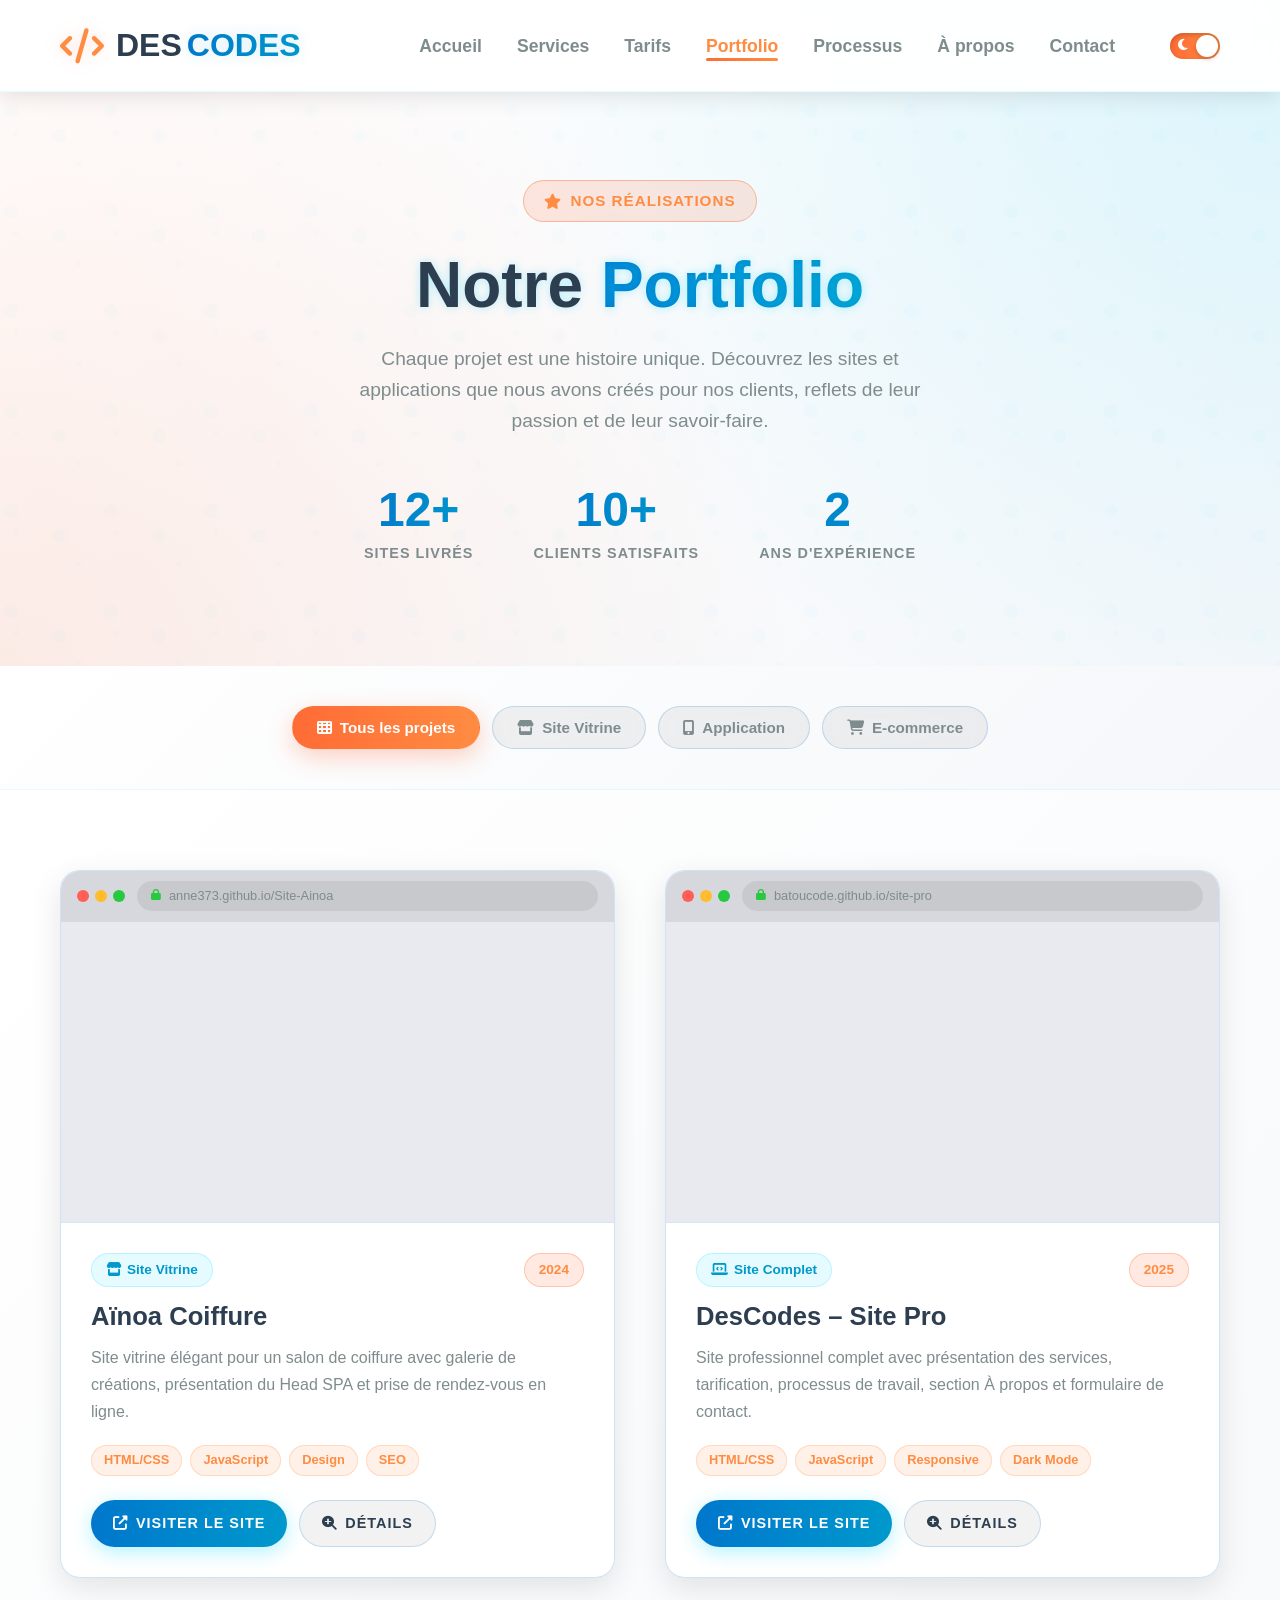
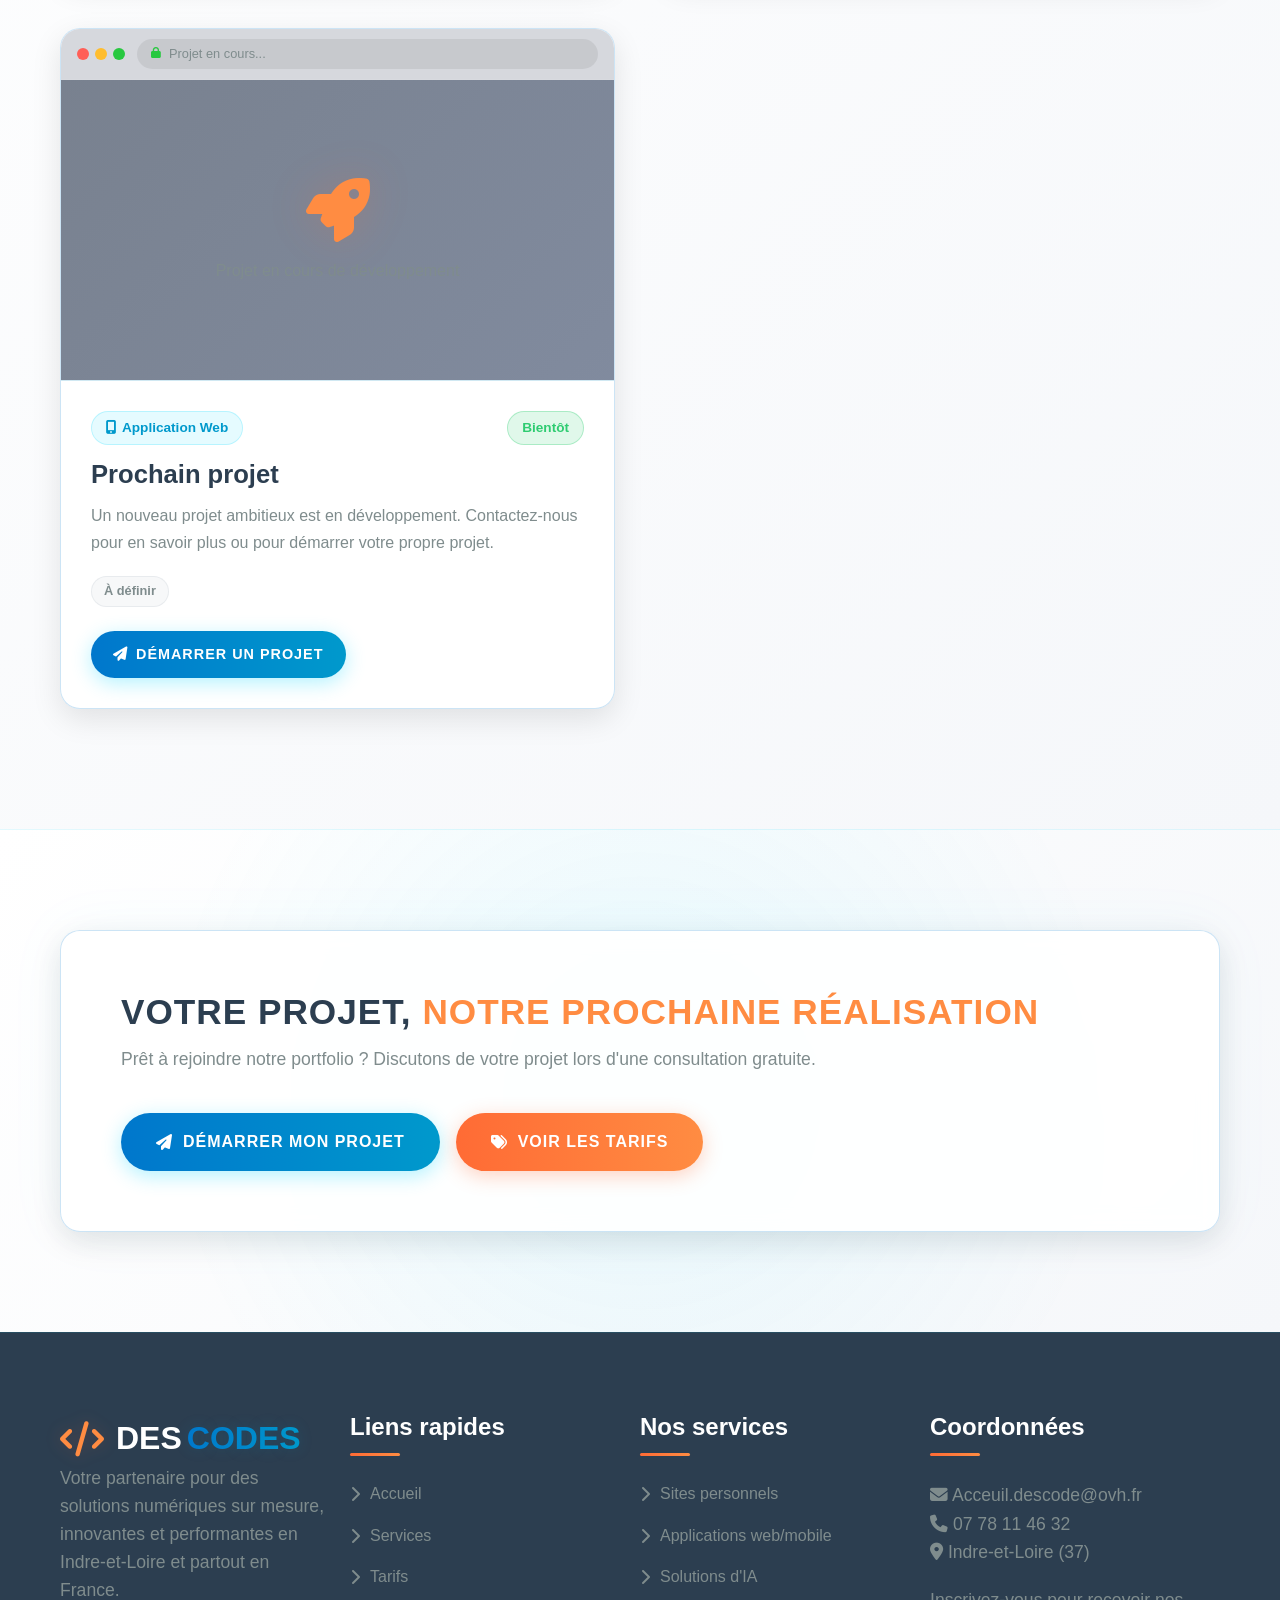
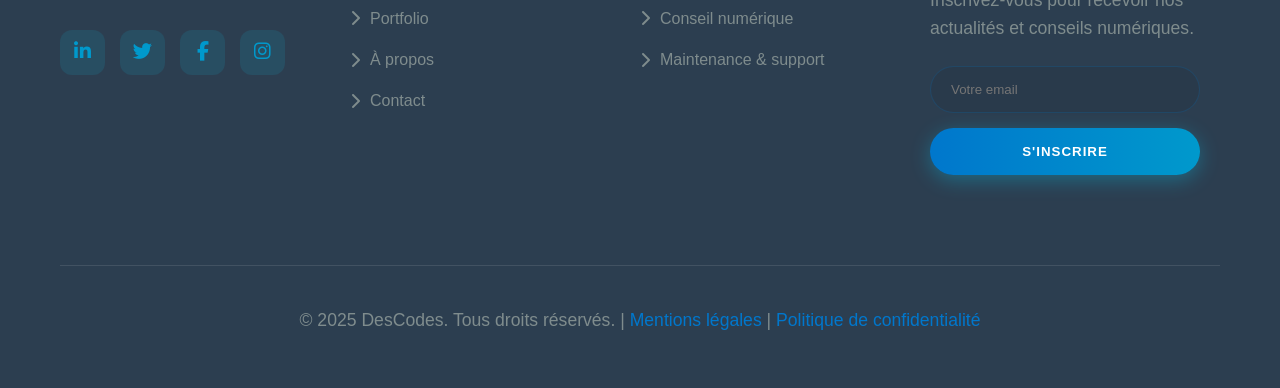
==== pages_html/portfolio.html @ 72b72df3 "Portofolio" ====
<!DOCTYPE html>
<html lang="fr">

<head>
    <meta charset="UTF-8">
    <meta name="viewport" content="width=device-width, initial-scale=1.0">
    <title>Portfolio | DesCodes - Nos Réalisations</title>
    <meta name="description" content="Découvrez les réalisations de DesCodes : sites vitrines, applications web et solutions numériques créés pour nos clients.">
    <link rel="stylesheet" href="https://cdnjs.cloudflare.com/ajax/libs/font-awesome/6.4.0/css/all.min.css">
    <link rel="stylesheet" href="../css/style.css">
    <link rel="stylesheet" href="../css/portfolio.css">
    <script>
        (function () {
            const savedTheme = localStorage.getItem('theme') || (window.matchMedia('(prefers-color-scheme: light)').matches ? 'light' : 'dark');
            document.documentElement.setAttribute('data-theme', savedTheme);
        })();
    </script>
</head>

<body>
    <!-- Header avec navigation -->
    <header>
        <div class="container header-container">
            <a href="../index.html" class="logo">
                <i class="fas fa-code"></i>
                Des<span>Codes</span>
            </a>
            <nav class="desktop-nav">
                <ul id="navMenu">
                    <li><a href="../index.html#home">Accueil</a></li>
                    <li><a href="../index.html#services">Services</a></li>
                    <li><a href="tarifs.html">Tarifs</a></li>
                    <li><a href="portfolio.html" class="active">Portfolio</a></li>
                    <li><a href="../index.html#process">Processus</a></li>
                    <li><a href="../index.html#about">À propos</a></li>
                    <li><a href="../index.html#contact">Contact</a></li>
                    <li class="desktop-theme">
                        <div class="theme-toggle">
                            <input type="checkbox" id="themeToggle">
                            <label for="themeToggle" class="toggle-slider">
                                <div class="toggle-icons">
                                    <i class="fas fa-moon"></i>
                                    <i class="fas fa-sun"></i>
                                </div>
                            </label>
                        </div>
                    </li>
                </ul>
            </nav>
            <div class="mobile-menu">
                <div class="theme-toggle desktop-theme">
                    <input type="checkbox" id="mobileThemeToggle">
                    <label for="mobileThemeToggle" class="toggle-slider">
                        <div class="toggle-icons">
                            <i class="fas fa-moon"></i>
                            <i class="fas fa-sun"></i>
                        </div>
                    </label>
                </div>
                <div class="mobile-menu-btn" id="mobileMenuBtn">
                    <i class="fas fa-bars"></i>
                </div>
            </div>
        </div>
    </header>

    <!-- Menu mobile -->
    <div class="mobile-nav" id="mobileNav">
        <button class="close-menu" id="closeMenu">
            <i class="fas fa-times"></i>
        </button>
        <ul>
            <li><a href="../index.html#home">Accueil</a></li>
            <li><a href="../index.html#services">Services</a></li>
            <li><a href="tarifs.html">Tarifs</a></li>
            <li><a href="portfolio.html">Portfolio</a></li>
            <li><a href="../index.html#process">Processus</a></li>
            <li><a href="../index.html#about">À propos</a></li>
            <li><a href="../index.html#contact">Contact</a></li>
        </ul>
        <div class="mobile-theme-toggle">
            <span>Thème</span>
            <div class="theme-toggle">
                <input type="checkbox" id="mobileNavThemeToggle">
                <label for="mobileNavThemeToggle" class="toggle-slider">
                    <div class="toggle-icons">
                        <i class="fas fa-moon"></i>
                        <i class="fas fa-sun"></i>
                    </div>
                </label>
            </div>
        </div>
    </div>

    <!-- Hero Portfolio -->
    <section class="portfolio-hero">
        <div class="portfolio-hero-bg"></div>
        <div class="container">
            <div class="portfolio-hero-content">
                <div class="portfolio-badge">
                    <i class="fas fa-star"></i> Nos Réalisations
                </div>
                <h1>Notre <span>Portfolio</span></h1>
                <p>Chaque projet est une histoire unique. Découvrez les sites et applications que nous avons créés pour nos clients, reflets de leur passion et de leur savoir‑faire.</p>
                <div class="portfolio-stats">
                    <div class="stat-item">
                        <span class="stat-number" id="counterSites">0</span>
                        <span class="stat-label">Sites livrés</span>
                    </div>
                    <div class="stat-item">
                        <span class="stat-number" id="counterClients">0</span>
                        <span class="stat-label">Clients satisfaits</span>
                    </div>
                    <div class="stat-item">
                        <span class="stat-number" id="counterYears">0</span>
                        <span class="stat-label">Ans d'expérience</span>
                    </div>
                </div>
            </div>
        </div>
    </section>

    <!-- Filtres -->
    <section class="portfolio-filters-section">
        <div class="container">
            <div class="filter-tabs" id="filterTabs">
                <button class="filter-btn active" data-filter="all">
                    <i class="fas fa-th"></i> Tous les projets
                </button>
                <button class="filter-btn" data-filter="vitrine">
                    <i class="fas fa-store"></i> Site Vitrine
                </button>
                <button class="filter-btn" data-filter="app">
                    <i class="fas fa-mobile-alt"></i> Application
                </button>
                <button class="filter-btn" data-filter="ecommerce">
                    <i class="fas fa-shopping-cart"></i> E-commerce
                </button>
            </div>
        </div>
    </section>

    <!-- Galerie des projets -->
    <section class="portfolio-gallery">
        <div class="container">
            <div class="projects-grid" id="projectsGrid">

                <!-- Projet 1 : Ainoa Coiffure -->
                <article class="project-card" data-category="vitrine" id="card-ainoa">
                    <div class="project-preview">
                        <div class="preview-browser">
                            <div class="browser-bar">
                                <div class="browser-dots">
                                    <span class="dot dot-red"></span>
                                    <span class="dot dot-yellow"></span>
                                    <span class="dot dot-green"></span>
                                </div>
                                <div class="browser-url">
                                    <i class="fas fa-lock"></i>
                                    <span>anne373.github.io/Site-Ainoa</span>
                                </div>
                            </div>
                            <div class="preview-iframe-wrapper">
                                <iframe
                                    src="https://anne373.github.io/Site-Ainoa/"
                                    title="Ainoa Coiffure – Site vitrine"
                                    loading="lazy"
                                    sandbox="allow-scripts allow-same-origin allow-popups"
                                    scrolling="no">
                                </iframe>
                                <div class="preview-overlay" onclick="openModal('ainoa')">
                                    <div class="overlay-btn">
                                        <i class="fas fa-expand"></i> Voir le projet
                                    </div>
                                </div>
                            </div>
                        </div>
                    </div>

                    <div class="project-info">
                        <div class="project-header">
                            <div class="project-type">
                                <i class="fas fa-store"></i> Site Vitrine
                            </div>
                            <div class="project-year">2024</div>
                        </div>
                        <h3>Aïnoa Coiffure</h3>
                        <p>Site vitrine élégant pour un salon de coiffure avec galerie de créations, présentation du Head SPA et prise de rendez-vous en ligne.</p>
                        <div class="project-tags">
                            <span class="tag">HTML/CSS</span>
                            <span class="tag">JavaScript</span>
                            <span class="tag">Design</span>
                            <span class="tag">SEO</span>
                        </div>
                        <div class="project-actions">
                            <a href="https://anne373.github.io/Site-Ainoa/" target="_blank" rel="noopener" class="btn btn-neon project-link">
                                <i class="fas fa-external-link-alt"></i> Visiter le site
                            </a>
                            <button class="btn project-detail-btn" onclick="openModal('ainoa')">
                                <i class="fas fa-search-plus"></i> Détails
                            </button>
                        </div>
                    </div>
                </article>

                <!-- Projet 2 : DesCodes Site Pro -->
                <article class="project-card" data-category="vitrine" id="card-descodes">
                    <div class="project-preview">
                        <div class="preview-browser">
                            <div class="browser-bar">
                                <div class="browser-dots">
                                    <span class="dot dot-red"></span>
                                    <span class="dot dot-yellow"></span>
                                    <span class="dot dot-green"></span>
                                </div>
                                <div class="browser-url">
                                    <i class="fas fa-lock"></i>
                                    <span>batoucode.github.io/site-pro</span>
                                </div>
                            </div>
                            <div class="preview-iframe-wrapper">
                                <iframe
                                    src="https://batoucode.github.io/site-pro/index.html"
                                    title="DesCodes – Site Pro"
                                    loading="lazy"
                                    sandbox="allow-scripts allow-same-origin allow-popups"
                                    scrolling="no">
                                </iframe>
                                <div class="preview-overlay" onclick="openModal('descodes')">
                                    <div class="overlay-btn">
                                        <i class="fas fa-expand"></i> Voir le projet
                                    </div>
                                </div>
                            </div>
                        </div>
                    </div>

                    <div class="project-info">
                        <div class="project-header">
                            <div class="project-type">
                                <i class="fas fa-laptop-code"></i> Site Complet
                            </div>
                            <div class="project-year">2025</div>
                        </div>
                        <h3>DesCodes – Site Pro</h3>
                        <p>Site professionnel complet avec présentation des services, tarification, processus de travail, section À propos et formulaire de contact.</p>
                        <div class="project-tags">
                            <span class="tag">HTML/CSS</span>
                            <span class="tag">JavaScript</span>
                            <span class="tag">Responsive</span>
                            <span class="tag">Dark Mode</span>
                        </div>
                        <div class="project-actions">
                            <a href="https://batoucode.github.io/site-pro/index.html" target="_blank" rel="noopener" class="btn btn-neon project-link">
                                <i class="fas fa-external-link-alt"></i> Visiter le site
                            </a>
                            <button class="btn project-detail-btn" onclick="openModal('descodes')">
                                <i class="fas fa-search-plus"></i> Détails
                            </button>
                        </div>
                    </div>
                </article>

                <!-- Projet placeholder "à venir" -->
                <article class="project-card project-coming-soon" data-category="app" id="card-soon">
                    <div class="project-preview">
                        <div class="preview-browser">
                            <div class="browser-bar">
                                <div class="browser-dots">
                                    <span class="dot dot-red"></span>
                                    <span class="dot dot-yellow"></span>
                                    <span class="dot dot-green"></span>
                                </div>
                                <div class="browser-url">
                                    <i class="fas fa-lock"></i>
                                    <span>Projet en cours...</span>
                                </div>
                            </div>
                            <div class="preview-iframe-wrapper coming-soon-preview">
                                <div class="coming-soon-content">
                                    <i class="fas fa-rocket coming-soon-icon"></i>
                                    <p>Projet en cours de développement</p>
                                </div>
                            </div>
                        </div>
                    </div>
                    <div class="project-info">
                        <div class="project-header">
                            <div class="project-type">
                                <i class="fas fa-mobile-alt"></i> Application Web
                            </div>
                            <div class="project-year badge-soon">Bientôt</div>
                        </div>
                        <h3>Prochain projet</h3>
                        <p>Un nouveau projet ambitieux est en développement. Contactez-nous pour en savoir plus ou pour démarrer votre propre projet.</p>
                        <div class="project-tags">
                            <span class="tag tag-dim">À définir</span>
                        </div>
                        <div class="project-actions">
                            <a href="../index.html#contact" class="btn btn-neon project-link">
                                <i class="fas fa-paper-plane"></i> Démarrer un projet
                            </a>
                        </div>
                    </div>
                </article>

            </div>
        </div>
    </section>

    <!-- CTA Banner -->
    <section class="portfolio-cta">
        <div class="container">
            <div class="cta-content">
                <div class="cta-text">
                    <h2>Votre projet, <span class="highlight">notre prochaine réalisation</span></h2>
                    <p>Prêt à rejoindre notre portfolio ? Discutons de votre projet lors d'une consultation gratuite.</p>
                </div>
                <div class="cta-buttons">
                    <a href="../index.html#contact" class="btn btn-neon">
                        <i class="fas fa-paper-plane"></i> Démarrer mon projet
                    </a>
                    <a href="tarifs.html" class="btn">
                        <i class="fas fa-tags"></i> Voir les tarifs
                    </a>
                </div>
            </div>
        </div>
    </section>

    <!-- Modal Projet -->
    <div class="project-modal" id="projectModal">
        <div class="modal-overlay" onclick="closeModal()"></div>
        <div class="modal-content">
            <button class="modal-close" id="modalClose" onclick="closeModal()">
                <i class="fas fa-times"></i>
            </button>
            <div class="modal-body" id="modalBody">
                <!-- Contenu dynamique injecté par JS -->
            </div>
        </div>
    </div>

    <!-- Footer -->
    <footer>
        <div class="container">
            <div class="footer-container">
                <div class="footer-col">
                    <div class="logo">
                        <i class="fas fa-code"></i>
                        Des<span>Codes</span>
                    </div>
                    <p>Votre partenaire pour des solutions numériques sur mesure, innovantes et performantes en
                        Indre-et-Loire et partout en France.</p>
                    <div class="social-links">
                        <a href="#" title="LinkedIn"><i class="fab fa-linkedin-in"></i></a>
                        <a href="#" title="Twitter"><i class="fab fa-twitter"></i></a>
                        <a href="#" title="Facebook"><i class="fab fa-facebook-f"></i></a>
                        <a href="#" title="Instagram"><i class="fab fa-instagram"></i></a>
                    </div>
                </div>
                <div class="footer-col">
                    <h3>Liens rapides</h3>
                    <ul class="footer-links">
                        <li><a href="../index.html#home"><i class="fas fa-chevron-right"></i> Accueil</a></li>
                        <li><a href="../index.html#services"><i class="fas fa-chevron-right"></i> Services</a></li>
                        <li><a href="tarifs.html"><i class="fas fa-chevron-right"></i> Tarifs</a></li>
                        <li><a href="portfolio.html"><i class="fas fa-chevron-right"></i> Portfolio</a></li>
                        <li><a href="../index.html#about"><i class="fas fa-chevron-right"></i> À propos</a></li>
                        <li><a href="../index.html#contact"><i class="fas fa-chevron-right"></i> Contact</a></li>
                    </ul>
                </div>
                <div class="footer-col">
                    <h3>Nos services</h3>
                    <ul class="footer-links">
                        <li><a href="../index.html#services"><i class="fas fa-chevron-right"></i> Sites personnels</a></li>
                        <li><a href="../index.html#services"><i class="fas fa-chevron-right"></i> Applications web/mobile</a></li>
                        <li><a href="../index.html#services"><i class="fas fa-chevron-right"></i> Solutions d'IA</a></li>
                        <li><a href="../index.html#services"><i class="fas fa-chevron-right"></i> Conseil numérique</a></li>
                        <li><a href="../index.html#services"><i class="fas fa-chevron-right"></i> Maintenance & support</a></li>
                    </ul>
                </div>
                <div class="footer-col">
                    <h3>Coordonnées</h3>
                    <div class="contact-detail">
                        <p><i class="fas fa-envelope"></i> Acceuil.descode@ovh.fr</p>
                        <p><i class="fas fa-phone"></i> 07 78 11 46 32</p>
                        <p><i class="fas fa-map-marker-alt"></i> Indre-et-Loire (37)</p>
                    </div>
                    <div class="newsletter-form">
                        <p>Inscrivez-vous pour recevoir nos actualités et conseils numériques.</p>
                        <input type="email" class="newsletter-input" placeholder="Votre email">
                        <button type="submit" class="btn btn-neon" style="width: 100%;">S'inscrire</button>
                    </div>
                </div>
            </div>
            <div class="copyright">
                <p>&copy; 2025 DesCodes. Tous droits réservés. | <a href="#">Mentions légales</a> | <a
                        href="#">Politique de confidentialité</a></p>
            </div>
        </div>
    </footer>

    <script src="../js/script.js"></script>
    <script src="../js/portfolio.js"></script>
</body>

</html>
---- css/style.css ----
/* Variables de thème */
:root {
    /* Variables communes */
    --transition: all 0.3s ease;
    --shadow: 0 10px 30px rgba(0, 0, 0, 0.1);
    --radius: 20px;

    /* Thème sombre (par défaut) */
    --primary: #0a192f;
    --secondary: #00d4ff;
    --accent: #ff6b35;
    --accent-glow: rgba(255, 107, 53, 0.3);
    --neon-blue: #00f3ff;
    --neon-blue-glow: rgba(0, 243, 255, 0.4);
    --neon-orange: #ff8c42;
    --neon-orange-glow: rgba(255, 140, 66, 0.4);
    --light: #f8f9fa;
    --dark: #0a1520;
    --success: #2ecc71;
    --text: #ffffff;
    --text-light: #b0b7c3;
    --card-bg: rgba(15, 25, 45, 0.8);
    --gradient-primary: linear-gradient(135deg, #0a192f 0%, #1a2c4d 100%);
    --gradient-accent: linear-gradient(90deg, #ff6b35 0%, #ff8c42 100%);
    --gradient-neon: linear-gradient(90deg, #00d4ff 0%, #00f3ff 100%);
    --header-bg: rgba(10, 25, 47, 0.95);
    --footer-bg: #0a1520;
    --form-bg: rgba(255, 255, 255, 0.05);
    --form-border: rgba(0, 212, 255, 0.2);
}

/* Thème clair */
[data-theme="light"] {
    --primary: #ffffff;
    --secondary: #0077cc;
    --accent: #ff6b35;
    --accent-glow: rgba(255, 107, 53, 0.2);
    --neon-blue: #0099cc;
    --neon-blue-glow: rgba(0, 153, 204, 0.2);
    --neon-orange: #ff8c42;
    --neon-orange-glow: rgba(255, 140, 66, 0.2);
    --light: #f8f9fa;
    --dark: #2c3e50;
    --text: #2c3e50;
    --text-light: #7f8c8d;
    --card-bg: rgba(255, 255, 255, 0.9);
    --gradient-primary: linear-gradient(135deg, #ffffff 0%, #f5f7fa 100%);
    --gradient-accent: linear-gradient(90deg, #ff6b35 0%, #ff8c42 100%);
    --gradient-neon: linear-gradient(90deg, #0077cc 0%, #0099cc 100%);
    --header-bg: rgba(255, 255, 255, 0.95);
    --footer-bg: #2c3e50;
    --form-bg: rgba(0, 0, 0, 0.05);
    --form-border: rgba(0, 119, 204, 0.2);
}

/* Reset et styles de base */
* {
    margin: 0;
    padding: 0;
    box-sizing: border-box;
}

html {
    scroll-behavior: smooth;
}

body {
    font-family: 'Segoe UI', Tahoma, Geneva, Verdana, sans-serif;
    line-height: 1.6;
    color: var(--text);
    background: var(--gradient-primary);
    overflow-x: hidden;
    transition: var(--transition);
}

.container {
    width: 100%;
    max-width: 1200px;
    margin: 0 auto;
    padding: 0 20px;
}

/* Typographie */
h1,
h2,
h3,
h4 {
    font-weight: 800;
    line-height: 1.2;
    margin-bottom: 1rem;
}

h1 {
    font-size: 3.8rem;
    color: var(--text);
    text-shadow: 0 0 10px rgba(0, 212, 255, 0.3);
}

h1 span {
    background: var(--gradient-neon);
    -webkit-background-clip: text;
    background-clip: text;
    color: transparent;
    display: inline-block;
}

h2 {
    font-size: 2.8rem;
    color: var(--text);
    text-align: center;
    margin-bottom: 3.5rem;
    position: relative;
    text-transform: uppercase;
    letter-spacing: 1px;
}

h2:after {
    content: '';
    position: absolute;
    bottom: -20px;
    left: 50%;
    transform: translateX(-50%);
    width: 120px;
    height: 5px;
    background: var(--gradient-accent);
    border-radius: 3px;
    box-shadow: 0 0 15px var(--accent-glow);
}

h3 {
    font-size: 1.9rem;
    color: var(--text);
    margin-bottom: 1.2rem;
}

.highlight {
    color: var(--neon-orange);
    font-weight: 700;
}

p {
    margin-bottom: 1.5rem;
    color: var(--text-light);
    font-size: 1.1rem;
    transition: var(--transition);
}

a {
    text-decoration: none;
    color: var(--secondary);
    transition: var(--transition);
}

/* Boutons */
.btn {
    display: inline-block;
    padding: 16px 35px;
    background: var(--gradient-accent);
    color: white;
    border-radius: 50px;
    font-weight: 700;
    border: none;
    cursor: pointer;
    transition: var(--transition);
    text-align: center;
    text-transform: uppercase;
    letter-spacing: 1px;
    position: relative;
    overflow: hidden;
    z-index: 1;
    box-shadow: 0 5px 20px rgba(255, 107, 53, 0.3);
}

.btn:before {
    content: '';
    position: absolute;
    top: 0;
    left: 0;
    width: 100%;
    height: 100%;
    background: var(--gradient-neon);
    z-index: -1;
    opacity: 0;
    transition: var(--transition);
}

.btn:hover {
    transform: translateY(-5px);
    box-shadow: 0 10px 25px rgba(255, 107, 53, 0.4);
}

.btn:hover:before {
    opacity: 1;
}

.btn-neon {
    background: var(--gradient-neon);
    box-shadow: 0 5px 20px rgba(0, 212, 255, 0.3);
}

.btn-neon:hover {
    box-shadow: 0 10px 25px rgba(0, 212, 255, 0.4);
}

.btn-neon:before {
    background: var(--gradient-accent);
}

/* Header et Navigation */
header {
    position: fixed;
    top: 0;
    left: 0;
    width: 100%;
    z-index: 1000;
    background-color: var(--header-bg);
    backdrop-filter: blur(10px);
    box-shadow: 0 5px 20px rgba(0, 0, 0, 0.1);
    padding: 20px 0;
    transition: var(--transition);
    border-bottom: 1px solid rgba(0, 212, 255, 0.1);
}

.header-container {
    display: flex;
    justify-content: space-between;
    align-items: center;
}

.logo {
    font-size: 2rem;
    font-weight: 900;
    color: var(--text);
    display: flex;
    align-items: center;
    text-transform: uppercase;
    transition: var(--transition);
}

.logo span {
    background: var(--gradient-neon);
    -webkit-background-clip: text;
    background-clip: text;
    color: transparent;
    margin-left: 5px;
    text-shadow: 0 0 15px var(--neon-blue-glow);
}

.logo i {
    margin-right: 12px;
    color: var(--neon-orange);
    font-size: 2.2rem;
    filter: drop-shadow(0 0 8px var(--accent-glow));
}

nav ul {
    display: flex;
    list-style: none;
    align-items: center;
}

nav ul li {
    margin-left: 35px;
}

nav ul li a {
    color: var(--text-light);
    font-weight: 600;
    font-size: 1.1rem;
    position: relative;
    padding: 5px 0;
}

nav ul li a:after {
    content: '';
    position: absolute;
    bottom: 0;
    left: 0;
    width: 0;
    height: 3px;
    background: var(--gradient-accent);
    border-radius: 3px;
    transition: var(--transition);
}

nav ul li a:hover {
    color: var(--text);
}

nav ul li a:hover:after {
    width: 100%;
}

/* Toggle thème */
.theme-toggle {
    display: flex;
    align-items: center;
    margin-left: 20px;
    cursor: pointer;
}

.theme-toggle input {
    display: none;
}

.toggle-slider {
    width: 50px;
    height: 26px;
    background: var(--gradient-accent);
    border-radius: 50px;
    position: relative;
    transition: var(--transition);
    box-shadow: inset 0 2px 5px rgba(0, 0, 0, 0.2);
}

.toggle-slider:before {
    content: '';
    position: absolute;
    width: 22px;
    height: 22px;
    border-radius: 50%;
    background: white;
    top: 2px;
    left: 2px;
    transition: var(--transition);
    box-shadow: 0 2px 5px rgba(0, 0, 0, 0.2);
}

.theme-toggle input:checked+.toggle-slider:before {
    transform: translateX(24px);
}

.toggle-icons {
    position: absolute;
    width: 100%;
    height: 100%;
    display: flex;
    justify-content: space-between;
    align-items: center;
    padding: 0 8px;
    color: white;
    font-size: 0.8rem;
}

.mobile-menu {
    display: none;
    font-size: 1.8rem;
    cursor: pointer;
    color: var(--neon-blue);
    margin-left: 20px;
}

/* Hero Section */
.hero {
    padding: 200px 0 120px;
    background: radial-gradient(circle at top right, rgba(0, 212, 255, 0.1) 0%, transparent 50%),
        radial-gradient(circle at bottom left, rgba(255, 107, 53, 0.1) 0%, transparent 50%),
        var(--gradient-primary);
    position: relative;
    overflow: hidden;
}

.hero:before {
    content: '';
    position: absolute;
    top: 0;
    left: 0;
    width: 100%;
    height: 100%;
    background: url("data:image/svg+xml,%3Csvg width='100' height='100' viewBox='0 0 100 100' xmlns='http://www.w3.org/2000/svg'%3E%3Cpath d='M11 18c3.866 0 7-3.134 7-7s-3.134-7-7-7-7 3.134-7 7 3.134 7 7 7zm48 25c3.866 0 7-3.134 7-7s-3.134-7-7-7-7 3.134-7 7 3.134 7 7 7zm-43-7c1.657 0 3-1.343 3-3s-1.343-3-3-3-3 1.343-3 3 1.343 3 3 3zm63 31c1.657 0 3-1.343 3-3s-1.343-3-3-3-3 1.343-3 3 1.343 3 3 3zM34 90c1.657 0 3-1.343 3-3s-1.343-3-3-3-3 1.343-3 3 1.343 3 3 3zm56-76c1.657 0 3-1.343 3-3s-1.343-3-3-3-3 1.343-3 3 1.343 3 3 3zM12 86c2.21 0 4-1.79 4-4s-1.79-4-4-4-4 1.79-4 4 1.79 4 4 4zm28-65c2.21 0 4-1.79 4-4s-1.79-4-4-4-4 1.79-4 4 1.79 4 4 4zm23-11c2.76 0 5-2.24 5-5s-2.24-5-5-5-5 2.24-5 5 2.24 5 5 5zm-6 60c2.21 0 4-1.79 4-4s-1.79-4-4-4-4 1.79-4 4 1.79 4 4 4zm29 22c2.76 0 5-2.24 5-5s-2.24-5-5-5-5 2.24-5 5 2.24 5 5 5zM32 63c2.76 0 5-2.24 5-5s-2.24-5-5-5-5 2.24-5 5 2.24 5 5 5zm57-13c2.76 0 5-2.24 5-5s-2.24-5-5-5-5 2.24-5 5 2.24 5 5 5zm-9-21c1.105 0 2-.895 2-2s-.895-2-2-2-2 .895-2 2 .895 2 2 2zM60 91c1.105 0 2-.895 2-2s-.895-2-2-2-2 .895-2 2 .895 2 2 2zM35 41c1.105 0 2-.895 2-2s-.895-2-2-2-2 .895-2 2 .895 2 2 2zM12 60c1.105 0 2-.895 2-2s-.895-2-2-2-2 .895-2 2 .895 2 2 2z' fill='%2300d4ff' fill-opacity='0.05' fill-rule='evenodd'/%3E%3C/svg%3E");
    opacity: 0.5;
}

.hero-container {
    display: flex;
    align-items: center;
    justify-content: space-between;
    position: relative;
    z-index: 1;
}

.hero-content {
    flex: 1;
    max-width: 650px;
}

.hero h1 {
    margin-bottom: 25px;
    line-height: 1.1;
}

.hero p {
    font-size: 1.3rem;
    margin-bottom: 40px;
    color: var(--text-light);
    line-height: 1.7;
}

.hero-highlight {
    color: var(--neon-orange);
    font-weight: 700;
    text-shadow: 0 0 10px var(--accent-glow);
}

.hero-buttons {
    display: flex;
    gap: 20px;
    flex-wrap: wrap;
}

.hero-visual {
    flex: 1;
    max-width: 500px;
    position: relative;
}

.hero-visual img {
    max-width: 100%;
    border-radius: var(--radius);
    box-shadow: 0 20px 50px rgba(0, 0, 0, 0.2),
        0 0 0 1px rgba(0, 212, 255, 0.1),
        0 0 30px rgba(0, 212, 255, 0.1);
    transform: perspective(1000px) rotateY(-10deg);
    transition: var(--transition);
}

.hero-visual img:hover {
    transform: perspective(1000px) rotateY(0deg);
}

.hero-visual:after {
    content: '';
    position: absolute;
    top: 10%;
    left: -10%;
    width: 120%;
    height: 80%;
    background: var(--gradient-neon);
    opacity: 0.1;
    filter: blur(40px);
    z-index: -1;
    border-radius: 50%;
}

/* Services Section */
.services {
    padding: 120px 0;
    position: relative;
    background: rgba(10, 25, 47, 0.05);
    transition: var(--transition);
}

[data-theme="light"] .services {
    background: rgba(0, 119, 204, 0.05);
}

.services-grid {
    display: grid;
    grid-template-columns: repeat(auto-fit, minmax(320px, 1fr));
    gap: 40px;
    margin-top: 40px;
    position: relative;
    z-index: 1;
}

.service-card {
    background: var(--card-bg);
    border-radius: var(--radius);
    padding: 45px 35px;
    box-shadow: var(--shadow);
    transition: var(--transition);
    text-align: center;
    border: 1px solid var(--form-border);
    position: relative;
    overflow: hidden;
    backdrop-filter: blur(10px);
}

.service-card:before {
    content: '';
    position: absolute;
    top: 0;
    left: 0;
    width: 100%;
    height: 5px;
    background: var(--gradient-accent);
}

.service-card:hover {
    transform: translateY(-15px);
    box-shadow: 0 25px 50px rgba(0, 0, 0, 0.15),
        0 0 30px var(--neon-blue-glow);
    border-color: var(--neon-blue);
}

.service-icon {
    font-size: 3.5rem;
    margin-bottom: 25px;
    display: inline-block;
    padding: 20px;
    border-radius: 15px;
    background: rgba(0, 212, 255, 0.1);
    color: var(--neon-blue);
    box-shadow: 0 10px 20px rgba(0, 0, 0, 0.1),
        inset 0 0 0 1px rgba(0, 212, 255, 0.2);
}

[data-theme="light"] .service-icon {
    background: rgba(0, 119, 204, 0.1);
    box-shadow: 0 10px 20px rgba(0, 0, 0, 0.05),
        inset 0 0 0 1px rgba(0, 119, 204, 0.2);
}

.service-card h3 {
    margin-bottom: 20px;
    font-size: 1.8rem;
}

.service-card p {
    margin-bottom: 25px;
    font-size: 1.05rem;
}

.service-card a {
    color: var(--neon-blue);
    font-weight: 700;
    display: inline-flex;
    align-items: center;
    gap: 8px;
    position: relative;
}

.service-card a:after {
    content: '';
    position: absolute;
    bottom: -5px;
    left: 0;
    width: 0;
    height: 2px;
    background: var(--gradient-accent);
    transition: var(--transition);
}

.service-card a:hover:after {
    width: 100%;
}

/* Section Processus */
.process {
    padding: 120px 0;
    background: rgba(15, 25, 45, 0.05);
    position: relative;
    transition: var(--transition);
}

[data-theme="light"] .process {
    background: rgba(255, 107, 53, 0.05);
}

.process-steps {
    display: flex;
    justify-content: space-between;
    margin-top: 60px;
    flex-wrap: wrap;
    position: relative;
    z-index: 1;
}

.step {
    flex: 1;
    min-width: 250px;
    text-align: center;
    padding: 25px;
    position: relative;
}

.step-number {
    display: inline-block;
    width: 70px;
    height: 70px;
    line-height: 70px;
    background: var(--gradient-accent);
    color: white;
    border-radius: 50%;
    font-size: 2rem;
    font-weight: 900;
    margin-bottom: 25px;
    box-shadow: 0 10px 20px rgba(255, 107, 53, 0.3);
    position: relative;
    z-index: 1;
}

.step-number:after {
    content: '';
    position: absolute;
    top: -5px;
    left: -5px;
    right: -5px;
    bottom: -5px;
    background: var(--gradient-accent);
    border-radius: 50%;
    z-index: -1;
    opacity: 0.4;
    filter: blur(10px);
}

.step h3 {
    margin-bottom: 20px;
    font-size: 1.6rem;
}

.step p {
    font-size: 1.05rem;
}

/* Section À Propos */
.about {
    padding: 120px 0;
    position: relative;
    background: rgba(10, 25, 47, 0.05);
    transition: var(--transition);
}

[data-theme="light"] .about {
    background: rgba(255, 140, 66, 0.05);
}

.about-container {
    display: flex;
    align-items: center;
    gap: 60px;
    position: relative;
    z-index: 1;
}

.about-content {
    flex: 1;
}

.about-visual {
    flex: 1;
    position: relative;
}

.about-visual img {
    width: 100%;
    border-radius: var(--radius);
    box-shadow: 0 20px 50px rgba(0, 0, 0, 0.2),
        0 0 0 1px rgba(0, 212, 255, 0.1),
        0 0 30px rgba(255, 107, 53, 0.1);
    transition: var(--transition);
}

.about-visual img:hover {
    transform: scale(1.02);
}

.about-visual:after {
    content: '';
    position: absolute;
    top: 10%;
    right: -10%;
    width: 120%;
    height: 80%;
    background: var(--gradient-accent);
    opacity: 0.1;
    filter: blur(40px);
    z-index: -1;
    border-radius: 50%;
}

/* Section Contact */
.contact {
    padding: 120px 0;
    background: rgba(15, 25, 45, 0.1);
    position: relative;
    transition: var(--transition);
}

[data-theme="light"] .contact {
    background: rgba(0, 119, 204, 0.05);
}

.contact-container {
    display: flex;
    gap: 60px;
    flex-wrap: wrap;
    position: relative;
    z-index: 1;
}

.contact-info {
    flex: 1;
    min-width: 300px;
}

.contact-form {
    flex: 1;
    min-width: 300px;
}

.contact-info-item {
    display: flex;
    align-items: center;
    margin-bottom: 30px;
    padding: 20px;
    background: var(--form-bg);
    border-radius: 15px;
    border-left: 4px solid var(--neon-orange);
    transition: var(--transition);
}

.contact-info-item:hover {
    background: rgba(255, 255, 255, 0.1);
    transform: translateX(10px);
}

[data-theme="light"] .contact-info-item:hover {
    background: rgba(0, 0, 0, 0.05);
}

.contact-info-icon {
    width: 60px;
    height: 60px;
    background: rgba(0, 212, 255, 0.1);
    border-radius: 15px;
    display: flex;
    align-items: center;
    justify-content: center;
    margin-right: 20px;
    font-size: 1.5rem;
    color: var(--neon-blue);
    box-shadow: 0 10px 20px rgba(0, 0, 0, 0.1);
}

[data-theme="light"] .contact-info-icon {
    background: rgba(0, 119, 204, 0.1);
}

.contact-detail {
    display: flex;
    flex-direction: column;
}

.contact-detail h4 {
    color: var(--neon-orange);
    font-size: 1.2rem;
    margin-bottom: 5px;
}

.contact-detail p {
    color: var(--text-light);
    margin-bottom: 0;
    font-size: 1.1rem;
}

.form-group {
    margin-bottom: 25px;
}

.form-group label {
    display: block;
    margin-bottom: 10px;
    color: var(--text);
    font-weight: 600;
    font-size: 1.1rem;
}

.form-control {
    width: 100%;
    padding: 18px 20px;
    border-radius: 15px;
    border: 1px solid var(--form-border);
    background: var(--form-bg);
    color: var(--text);
    font-size: 1rem;
    transition: var(--transition);
}

.form-control:focus {
    outline: none;
    background: rgba(255, 255, 255, 0.1);
    border-color: var(--neon-blue);
    box-shadow: 0 0 20px var(--neon-blue-glow);
}

[data-theme="light"] .form-control:focus {
    background: rgba(0, 0, 0, 0.05);
}

/* Footer */
footer {
    background: var(--footer-bg);
    color: white;
    padding: 80px 0 30px;
    position: relative;
    border-top: 1px solid rgba(0, 212, 255, 0.1);
    transition: var(--transition);
}

footer .logo {
    color: #ffffff !important;
}

.footer-container {
    display: flex;
    flex-wrap: wrap;
    justify-content: space-between;
    margin-bottom: 50px;
    position: relative;
    z-index: 1;
}

.footer-col {
    flex: 1;
    min-width: 250px;
    margin-bottom: 40px;
    padding-right: 20px;
}

.footer-col h3 {
    color: white;
    margin-bottom: 25px;
    font-size: 1.5rem;
    position: relative;
    padding-bottom: 15px;
}

.footer-col h3:after {
    content: '';
    position: absolute;
    bottom: 0;
    left: 0;
    width: 50px;
    height: 3px;
    background: var(--gradient-accent);
    border-radius: 3px;
}

.footer-links {
    list-style: none;
}

.footer-links li {
    margin-bottom: 15px;
}

.footer-links a {
    color: var(--text-light);
    display: inline-flex;
    align-items: center;
    gap: 10px;
    transition: var(--transition);
}

.footer-links a:hover {
    color: var(--neon-blue);
    transform: translateX(5px);
}

.social-links {
    display: flex;
    margin-top: 25px;
    gap: 15px;
}

.social-links a {
    display: inline-flex;
    align-items: center;
    justify-content: center;
    width: 45px;
    height: 45px;
    background: rgba(0, 212, 255, 0.1);
    border-radius: 12px;
    color: var(--neon-blue);
    font-size: 1.2rem;
    transition: var(--transition);
}

.social-links a:hover {
    background: var(--gradient-neon);
    color: var(--primary);
    transform: translateY(-5px);
    box-shadow: 0 10px 20px var(--neon-blue-glow);
}

.newsletter-form {
    margin-top: 20px;
}

.newsletter-input {
    width: 100%;
    padding: 15px 20px;
    border-radius: 50px;
    border: 1px solid var(--form-border);
    background: var(--form-bg);
    color: var(--text);
    margin-bottom: 15px;
}

.copyright {
    text-align: center;
    padding-top: 40px;
    border-top: 1px solid rgba(255, 255, 255, 0.1);
    color: var(--text-light);
    font-size: 0.95rem;
    position: relative;
    z-index: 1;
}

/* Menu mobile */
.mobile-nav {
    position: fixed;
    top: 0;
    right: -100%;
    width: 300px;
    height: 100vh;
    background: var(--header-bg);
    backdrop-filter: blur(20px);
    z-index: 2000;
    transition: var(--transition);
    padding: 80px 30px 30px;
    box-shadow: -10px 0 30px rgba(0, 0, 0, 0.2);
    overflow-y: auto;
}

.mobile-nav.active {
    right: 0;
}

.mobile-nav ul {
    list-style: none;
    flex-direction: column;
    align-items: flex-start;
}

.mobile-nav ul li {
    margin: 0 0 25px 0;
    width: 100%;
}

.mobile-nav ul li a {
    font-size: 1.3rem;
    padding: 10px 0;
    display: block;
    width: 100%;
    border-bottom: 1px solid rgba(255, 255, 255, 0.1);
}

[data-theme="light"] .mobile-nav ul li a {
    border-bottom: 1px solid rgba(0, 0, 0, 0.1);
}

.mobile-theme-toggle {
    margin-top: 30px;
    padding-top: 20px;
    border-top: 1px solid rgba(255, 255, 255, 0.1);
    display: flex;
    align-items: center;
    justify-content: space-between;
}

[data-theme="light"] .mobile-theme-toggle {
    border-top: 1px solid rgba(0, 0, 0, 0.1);
}

.mobile-theme-toggle span {
    color: var(--text);
    font-weight: 600;
}

.close-menu {
    position: absolute;
    top: 25px;
    right: 25px;
    font-size: 1.8rem;
    color: var(--neon-blue);
    cursor: pointer;
    background: none;
    border: none;
}

/* Responsive Design */
@media (max-width: 1100px) {
    h1 {
        font-size: 3.2rem;
    }

    h2 {
        font-size: 2.5rem;
    }

    .hero-container,
    .about-container {
        flex-direction: column;
    }

    .hero-content,
    .about-content {
        margin-bottom: 70px;
        text-align: center;
    }

    .hero-buttons {
        justify-content: center;
    }

    .hero-visual,
    .about-visual {
        max-width: 80%;
    }

    .process-steps {
        flex-direction: column;
        align-items: center;
    }

    .step {
        margin-bottom: 50px;
        max-width: 400px;
    }
}

@media (max-width: 1100px) {
    .desktop-nav {
        display: none;
    }

    .mobile-menu {
        display: flex;
        align-items: center;
    }

    /* Masquer le toggle thème du header sur mobile car il est dans le menu latéral */
    .mobile-menu .theme-toggle {
        display: none;
    }

    .mobile-menu-btn {
        display: block;
    }

    .hero {
        padding: 160px 0 80px;
    }

    .services,
    .process,
    .about,
    .contact {
        padding: 80px 0;
    }

    h1 {
        font-size: 2.5rem;
    }

    h2 {
        font-size: 2rem;
    }

    .hero-visual,
    .about-visual {
        max-width: 100%;
    }
}

@media (min-width: 1101px) {
    .mobile-nav {
        display: none;
    }
}

@media (max-width: 576px) {
    h1 {
        font-size: 2.2rem;
    }

    h2 {
        font-size: 1.8rem;
    }

    .btn {
        padding: 14px 30px;
        font-size: 0.9rem;
    }

    .service-card {
        padding: 35px 25px;
    }

    .hero-buttons {
        flex-direction: column;
        align-items: center;
    }

    .hero-buttons .btn {
        width: 100%;
        max-width: 300px;
    }

    .contact-info-item {
        flex-direction: column;
        text-align: center;
    }

    .contact-info-icon {
        margin-right: 0;
        margin-bottom: 15px;
    }

    .mobile-nav {
        width: 100%;
    }
}

/* --- Section Tarifs Professionnelle --- */
.pricing-section {
    padding: 120px 0;
    position: relative;
    background: var(--gradient-primary);
}

.pricing-header {
    text-align: center;
    max-width: 800px;
    margin: 0 auto 60px;
}

.pricing-grid {
    display: grid;
    grid-template-columns: repeat(auto-fit, minmax(320px, 1fr));
    gap: 30px;
    margin-bottom: 80px;
}

.pricing-card {
    background: var(--card-bg);
    border-radius: var(--radius);
    padding: 50px 40px;
    border: 1px solid var(--form-border);
    transition: var(--transition);
    position: relative;
    display: flex;
    flex-direction: column;
    backdrop-filter: blur(15px);
}

.pricing-card:hover {
    transform: translateY(-15px);
    border-color: var(--neon-blue);
    box-shadow: 0 20px 40px rgba(0, 0, 0, 0.2), 0 0 30px var(--neon-blue-glow);
}

.pricing-card.featured {
    border: 2px solid var(--neon-blue);
    box-shadow: 0 10px 30px var(--neon-blue-glow);
    transform: scale(1.05);
    z-index: 2;
}

.pricing-card.featured:hover {
    transform: translateY(-15px) scale(1.05);
}

.badge {
    position: absolute;
    top: 20px;
    right: 20px;
    background: var(--gradient-accent);
    color: white;
    padding: 5px 15px;
    border-radius: 20px;
    font-size: 0.8rem;
    font-weight: 700;
    text-transform: uppercase;
}

.pricing-icon {
    font-size: 3rem;
    color: var(--neon-blue);
    margin-bottom: 25px;
}

.pricing-card h3 {
    font-size: 1.8rem;
    margin-bottom: 10px;
}

.pricing-price {
    font-size: 3rem;
    font-weight: 900;
    margin-bottom: 25px;
    color: var(--text);
    display: flex;
    align-items: baseline;
    gap: 5px;
}

.pricing-price span {
    font-size: 1.2rem;
    font-weight: 600;
    color: var(--text-light);
}

.pricing-features {
    list-style: none;
    margin-bottom: 40px;
    flex-grow: 1;
}

.pricing-features li {
    margin-bottom: 15px;
    display: flex;
    align-items: center;
    gap: 12px;
    color: var(--text-light);
    font-size: 1rem;
}

.pricing-features li i {
    color: var(--success);
    font-size: 1.1rem;
}

.pricing-card .btn {
    width: 100%;
}

/* Grille secondaire pour Visibilité & Annuel */
.pricing-secondary {
    display: grid;
    grid-template-columns: repeat(auto-fit, minmax(450px, 1fr));
    gap: 30px;
    margin-bottom: 80px;
}

.secondary-card {
    background: var(--card-bg);
    border-radius: var(--radius);
    padding: 30px;
    border: 1px solid var(--form-border);
    display: flex;
    gap: 25px;
    align-items: center;
    transition: var(--transition);
}

.secondary-card:hover {
    border-color: var(--neon-orange);
    box-shadow: 0 10px 20px rgba(0, 0, 0, 0.1);
}

.secondary-icon {
    width: 70px;
    height: 70px;
    background: rgba(255, 107, 53, 0.1);
    border-radius: 15px;
    display: flex;
    align-items: center;
    justify-content: center;
    font-size: 2rem;
    color: var(--neon-orange);
    flex-shrink: 0;
}

.secondary-info h4 {
    margin-bottom: 5px;
    font-size: 1.4rem;
}

.secondary-info p {
    margin-bottom: 10px;
    font-size: 0.95rem;
}

.secondary-price {
    font-size: 1.4rem;
    font-weight: 800;
    color: var(--neon-blue);
}

/* Section À la carte */
.a-la-carte {
    background: rgba(0, 212, 255, 0.05);
    border-radius: var(--radius);
    padding: 50px;
    text-align: center;
}

.alc-grid {
    display: grid;
    grid-template-columns: repeat(auto-fit, minmax(250px, 1fr));
    gap: 20px;
    margin-top: 30px;
}

.alc-item {
    background: var(--card-bg);
    padding: 20px;
    border-radius: 15px;
    border: 1px solid var(--form-border);
}

.alc-item h5 {
    font-size: 1.1rem;
    margin-bottom: 5px;
}

.alc-item .price {
    font-weight: 800;
    color: var(--neon-orange);
}

@media (max-width: 768px) {
    .pricing-card.featured {
        transform: scale(1);
    }

    .pricing-card.featured:hover {
        transform: translateY(-10px) scale(1);
    }

    .pricing-secondary {
        grid-template-columns: 1fr;
    }

    .secondary-card {
        flex-direction: column;
        text-align: center;
    }
}
---- css/portfolio.css ----
/* ============================================================
   PORTFOLIO.CSS — Styles spécifiques à la page portfolio
   ============================================================ */

/* ---- Active nav link ---- */
nav ul li a.active {
    color: var(--neon-orange) !important;
}

nav ul li a.active:after {
    width: 100% !important;
    background: var(--gradient-accent) !important;
}

/* ============================================================
   HERO PORTFOLIO
   ============================================================ */
.portfolio-hero {
    padding: 180px 0 100px;
    position: relative;
    overflow: hidden;
    background: radial-gradient(circle at top right, rgba(0, 212, 255, 0.12) 0%, transparent 55%),
        radial-gradient(circle at bottom left, rgba(255, 107, 53, 0.12) 0%, transparent 55%),
        var(--gradient-primary);
    text-align: center;
}

.portfolio-hero-bg {
    position: absolute;
    inset: 0;
    background: url("data:image/svg+xml,%3Csvg width='100' height='100' viewBox='0 0 100 100' xmlns='http://www.w3.org/2000/svg'%3E%3Cpath d='M11 18c3.866 0 7-3.134 7-7s-3.134-7-7-7-7 3.134-7 7 3.134 7 7 7zm48 25c3.866 0 7-3.134 7-7s-3.134-7-7-7-7 3.134-7 7 3.134 7 7 7zm-43-7c1.657 0 3-1.343 3-3s-1.343-3-3-3-3 1.343-3 3 1.343 3 3 3zm63 31c1.657 0 3-1.343 3-3s-1.343-3-3-3-3 1.343-3 3 1.343 3 3 3z' fill='%2300d4ff' fill-opacity='0.04' fill-rule='evenodd'/%3E%3C/svg%3E");
    opacity: 0.5;
    pointer-events: none;
}

.portfolio-hero-content {
    position: relative;
    z-index: 1;
    max-width: 750px;
    margin: 0 auto;
}

.portfolio-badge {
    display: inline-flex;
    align-items: center;
    gap: 8px;
    background: rgba(255, 107, 53, 0.15);
    border: 1px solid rgba(255, 107, 53, 0.4);
    color: var(--neon-orange);
    padding: 8px 20px;
    border-radius: 50px;
    font-size: 0.95rem;
    font-weight: 700;
    margin-bottom: 25px;
    backdrop-filter: blur(10px);
    letter-spacing: 1px;
    text-transform: uppercase;
    animation: fadeInDown 0.7s ease;
}

.portfolio-hero h1 {
    font-size: 4rem;
    margin-bottom: 20px;
    animation: fadeInDown 0.8s ease 0.1s both;
}

.portfolio-hero p {
    font-size: 1.2rem;
    max-width: 620px;
    margin: 0 auto 50px;
    color: var(--text-light);
    animation: fadeInDown 0.8s ease 0.2s both;
}

/* Stats */
.portfolio-stats {
    display: flex;
    justify-content: center;
    gap: 60px;
    flex-wrap: wrap;
    animation: fadeInUp 0.8s ease 0.3s both;
}

.stat-item {
    text-align: center;
}

.stat-number {
    display: block;
    font-size: 3rem;
    font-weight: 900;
    background: var(--gradient-neon);
    -webkit-background-clip: text;
    background-clip: text;
    color: transparent;
    line-height: 1;
    margin-bottom: 6px;
}

.stat-label {
    font-size: 0.9rem;
    color: var(--text-light);
    text-transform: uppercase;
    letter-spacing: 1px;
    font-weight: 600;
}

/* ============================================================
   FILTRES
   ============================================================ */
.portfolio-filters-section {
    padding: 40px 0 10px;
    background: var(--gradient-primary);
    position: sticky;
    top: 75px;
    z-index: 100;
    border-bottom: 1px solid rgba(0, 212, 255, 0.1);
    backdrop-filter: blur(15px);
}

.filter-tabs {
    display: flex;
    justify-content: center;
    gap: 12px;
    flex-wrap: wrap;
    padding-bottom: 30px;
}

.filter-btn {
    display: inline-flex;
    align-items: center;
    gap: 8px;
    padding: 12px 24px;
    background: var(--form-bg);
    border: 1px solid var(--form-border);
    border-radius: 50px;
    color: var(--text-light);
    font-size: 0.95rem;
    font-weight: 600;
    cursor: pointer;
    transition: var(--transition);
    backdrop-filter: blur(10px);
}

.filter-btn:hover {
    border-color: var(--neon-blue);
    color: var(--text);
    transform: translateY(-3px);
    box-shadow: 0 8px 20px rgba(0, 212, 255, 0.15);
}

.filter-btn.active {
    background: var(--gradient-accent);
    border-color: transparent;
    color: white;
    box-shadow: 0 8px 25px rgba(255, 107, 53, 0.3);
}

/* ============================================================
   GALERIE PROJETS
   ============================================================ */
.portfolio-gallery {
    padding: 80px 0 120px;
    background: var(--gradient-primary);
}

.projects-grid {
    display: grid;
    grid-template-columns: repeat(auto-fill, minmax(480px, 1fr));
    gap: 50px;
}

/* ---- Carte projet ---- */
.project-card {
    background: var(--card-bg);
    border-radius: var(--radius);
    border: 1px solid var(--form-border);
    overflow: hidden;
    box-shadow: var(--shadow);
    transition: var(--transition);
    backdrop-filter: blur(10px);
    animation: fadeInUp 0.6s ease both;
}

.project-card:hover {
    transform: translateY(-10px);
    box-shadow: 0 30px 60px rgba(0, 0, 0, 0.2), 0 0 30px var(--neon-blue-glow);
    border-color: var(--neon-blue);
}

/* ---- Prévisualisation navigateur ---- */
.preview-browser {
    background: #1a1a2e;
    border-bottom: 1px solid rgba(0, 212, 255, 0.1);
}

[data-theme="light"] .preview-browser {
    background: #e8eaf0;
}

.browser-bar {
    display: flex;
    align-items: center;
    gap: 12px;
    padding: 10px 16px;
    background: rgba(0, 0, 0, 0.2);
    border-bottom: 1px solid rgba(255, 255, 255, 0.05);
}

[data-theme="light"] .browser-bar {
    background: rgba(0, 0, 0, 0.08);
}

.browser-dots {
    display: flex;
    gap: 6px;
}

.dot {
    width: 12px;
    height: 12px;
    border-radius: 50%;
}
.dot-red    { background: #ff5f57; }
.dot-yellow { background: #ffbd2e; }
.dot-green  { background: #28c840; }

.browser-url {
    flex: 1;
    display: flex;
    align-items: center;
    gap: 8px;
    background: rgba(255, 255, 255, 0.07);
    border-radius: 20px;
    padding: 5px 14px;
    font-size: 0.8rem;
    color: var(--text-light);
    overflow: hidden;
    white-space: nowrap;
}

[data-theme="light"] .browser-url {
    background: rgba(0, 0, 0, 0.07);
}

.browser-url i {
    color: #28c840;
    font-size: 0.7rem;
}

/* ---- Iframe wrapper ---- */
.preview-iframe-wrapper {
    position: relative;
    width: 100%;
    height: 300px;
    overflow: hidden;
}

.preview-iframe-wrapper iframe {
    width: 160%;
    height: 160%;
    transform: scale(0.625);
    transform-origin: top left;
    border: none;
    pointer-events: none;
}

/* Overlay au survol */
.preview-overlay {
    position: absolute;
    inset: 0;
    background: rgba(0, 0, 0, 0.0);
    display: flex;
    align-items: center;
    justify-content: center;
    cursor: pointer;
    transition: background 0.3s ease;
}

.project-card:hover .preview-overlay {
    background: rgba(10, 25, 47, 0.7);
}

.overlay-btn {
    display: inline-flex;
    align-items: center;
    gap: 10px;
    background: var(--gradient-neon);
    color: white;
    padding: 14px 28px;
    border-radius: 50px;
    font-weight: 700;
    font-size: 1rem;
    opacity: 0;
    transform: translateY(15px);
    transition: opacity 0.3s ease, transform 0.3s ease;
    box-shadow: 0 10px 30px rgba(0, 212, 255, 0.4);
}

.project-card:hover .overlay-btn {
    opacity: 1;
    transform: translateY(0);
}

/* ---- Coming soon preview ---- */
.coming-soon-preview {
    display: flex;
    align-items: center;
    justify-content: center;
    background: linear-gradient(135deg, rgba(10,25,47,0.5), rgba(26,44,77,0.5));
}

.coming-soon-content {
    text-align: center;
    padding: 40px;
}

.coming-soon-icon {
    font-size: 4rem;
    color: var(--neon-orange);
    margin-bottom: 16px;
    filter: drop-shadow(0 0 20px var(--accent-glow));
    animation: floatIcon 3s ease-in-out infinite;
}

.coming-soon-content p {
    color: var(--text-light);
    font-size: 1rem;
    margin: 0;
}

@keyframes floatIcon {
    0%, 100% { transform: translateY(0); }
    50%       { transform: translateY(-12px); }
}

/* ---- Infos projet ---- */
.project-info {
    padding: 30px;
}

.project-header {
    display: flex;
    justify-content: space-between;
    align-items: center;
    margin-bottom: 14px;
}

.project-type {
    display: inline-flex;
    align-items: center;
    gap: 6px;
    background: rgba(0, 212, 255, 0.1);
    border: 1px solid rgba(0, 212, 255, 0.2);
    color: var(--neon-blue);
    padding: 5px 14px;
    border-radius: 50px;
    font-size: 0.85rem;
    font-weight: 700;
}

.project-year {
    background: rgba(255, 107, 53, 0.15);
    border: 1px solid rgba(255, 107, 53, 0.3);
    color: var(--neon-orange);
    padding: 5px 14px;
    border-radius: 50px;
    font-size: 0.85rem;
    font-weight: 700;
}

.project-year.badge-soon {
    background: rgba(46, 204, 113, 0.15);
    border-color: rgba(46, 204, 113, 0.3);
    color: #2ecc71;
}

.project-info h3 {
    font-size: 1.6rem;
    margin-bottom: 12px;
}

.project-info p {
    font-size: 1rem;
    margin-bottom: 20px;
    line-height: 1.7;
}

/* Tags */
.project-tags {
    display: flex;
    flex-wrap: wrap;
    gap: 8px;
    margin-bottom: 24px;
}

.tag {
    background: rgba(255, 140, 66, 0.12);
    border: 1px solid rgba(255, 140, 66, 0.25);
    color: var(--neon-orange);
    padding: 4px 12px;
    border-radius: 50px;
    font-size: 0.8rem;
    font-weight: 600;
}

.tag.tag-dim {
    background: rgba(176, 183, 195, 0.1);
    border-color: rgba(176, 183, 195, 0.2);
    color: var(--text-light);
}

/* Boutons action */
.project-actions {
    display: flex;
    gap: 12px;
    flex-wrap: wrap;
}

.project-actions .btn,
.project-actions .btn-neon {
    padding: 12px 22px;
    font-size: 0.9rem;
    display: inline-flex;
    align-items: center;
    gap: 8px;
}

.project-detail-btn {
    background: var(--form-bg) !important;
    border: 1px solid var(--form-border);
    color: var(--text) !important;
    box-shadow: none !important;
}

.project-detail-btn:hover {
    border-color: var(--neon-orange);
    color: var(--neon-orange) !important;
}

/* ---- Carte hidden (filtre) ---- */
.project-card.hidden {
    display: none;
}

/* ============================================================
   CTA SECTION
   ============================================================ */
.portfolio-cta {
    padding: 100px 0;
    background: radial-gradient(circle at center, rgba(0, 212, 255, 0.08) 0%, transparent 70%),
        var(--gradient-primary);
    border-top: 1px solid rgba(0, 212, 255, 0.1);
}

.cta-content {
    display: flex;
    align-items: center;
    justify-content: space-between;
    gap: 40px;
    flex-wrap: wrap;
    background: var(--card-bg);
    border: 1px solid var(--form-border);
    border-radius: var(--radius);
    padding: 60px;
    backdrop-filter: blur(10px);
    box-shadow: var(--shadow), 0 0 60px rgba(0, 212, 255, 0.05);
}

.cta-text h2 {
    text-align: left;
    margin-bottom: 12px;
    font-size: 2.2rem;
}

.cta-text h2:after { display: none; }

.cta-text p {
    color: var(--text-light);
    font-size: 1.1rem;
    margin: 0;
}

.cta-buttons {
    display: flex;
    gap: 16px;
    flex-wrap: wrap;
    flex-shrink: 0;
}

.cta-buttons .btn,
.cta-buttons .btn-neon {
    white-space: nowrap;
    display: inline-flex;
    align-items: center;
    gap: 10px;
}

/* ============================================================
   MODAL
   ============================================================ */
.project-modal {
    position: fixed;
    inset: 0;
    z-index: 2000;
    display: flex;
    align-items: center;
    justify-content: center;
    padding: 20px;
    opacity: 0;
    pointer-events: none;
    transition: opacity 0.3s ease;
}

.project-modal.open {
    opacity: 1;
    pointer-events: all;
}

.modal-overlay {
    position: absolute;
    inset: 0;
    background: rgba(0, 0, 0, 0.8);
    backdrop-filter: blur(8px);
    cursor: pointer;
}

.modal-content {
    position: relative;
    background: var(--card-bg);
    border: 1px solid var(--form-border);
    border-radius: var(--radius);
    width: 100%;
    max-width: 1000px;
    max-height: 90vh;
    overflow-y: auto;
    z-index: 1;
    transform: scale(0.9) translateY(20px);
    transition: transform 0.3s ease;
    backdrop-filter: blur(20px);
    box-shadow: 0 40px 80px rgba(0, 0, 0, 0.4), 0 0 0 1px rgba(0, 212, 255, 0.1);
}

.project-modal.open .modal-content {
    transform: scale(1) translateY(0);
}

.modal-close {
    position: absolute;
    top: 20px;
    right: 20px;
    z-index: 10;
    width: 44px;
    height: 44px;
    border-radius: 50%;
    background: rgba(255, 107, 53, 0.15);
    border: 1px solid rgba(255, 107, 53, 0.3);
    color: var(--neon-orange);
    font-size: 1.2rem;
    cursor: pointer;
    display: flex;
    align-items: center;
    justify-content: center;
    transition: var(--transition);
}

.modal-close:hover {
    background: var(--gradient-accent);
    color: white;
    transform: rotate(90deg);
}

.modal-body {
    padding: 40px;
}

.modal-iframe-wrapper {
    width: 100%;
    height: 500px;
    border-radius: 15px;
    overflow: hidden;
    margin-bottom: 30px;
    border: 1px solid var(--form-border);
    position: relative;
}

.modal-iframe-wrapper iframe {
    width: 100%;
    height: 100%;
    border: none;
}

.modal-project-info h2 {
    text-align: left;
    font-size: 2rem;
    margin-bottom: 10px;
}

.modal-project-info h2:after { display: none; }

.modal-project-info p {
    font-size: 1.05rem;
    line-height: 1.8;
}

.modal-meta {
    display: flex;
    gap: 12px;
    flex-wrap: wrap;
    margin-bottom: 20px;
}

.modal-actions {
    display: flex;
    gap: 16px;
    flex-wrap: wrap;
    margin-top: 30px;
}

/* ============================================================
   ANIMATIONS
   ============================================================ */
@keyframes fadeInDown {
    from { opacity: 0; transform: translateY(-25px); }
    to   { opacity: 1; transform: translateY(0); }
}

@keyframes fadeInUp {
    from { opacity: 0; transform: translateY(30px); }
    to   { opacity: 1; transform: translateY(0); }
}

/* Délais d'animation par carte */
.projects-grid .project-card:nth-child(1) { animation-delay: 0.1s; }
.projects-grid .project-card:nth-child(2) { animation-delay: 0.25s; }
.projects-grid .project-card:nth-child(3) { animation-delay: 0.4s; }


/* ============================================================
   RESPONSIVE
   ============================================================ */
@media (max-width: 900px) {
    .projects-grid {
        grid-template-columns: 1fr;
        gap: 40px;
    }
    .cta-content {
        flex-direction: column;
        padding: 40px 25px;
        text-align: center;
    }
    .cta-text h2 {
        text-align: center;
    }
    .cta-buttons {
        justify-content: center;
    }
}

@media (max-width: 600px) {
    .portfolio-hero h1 { font-size: 2.5rem; }
    .portfolio-stats { gap: 30px; }
    .stat-number { font-size: 2.2rem; }
    .modal-body { padding: 20px; }
    .modal-iframe-wrapper { height: 300px; }
}
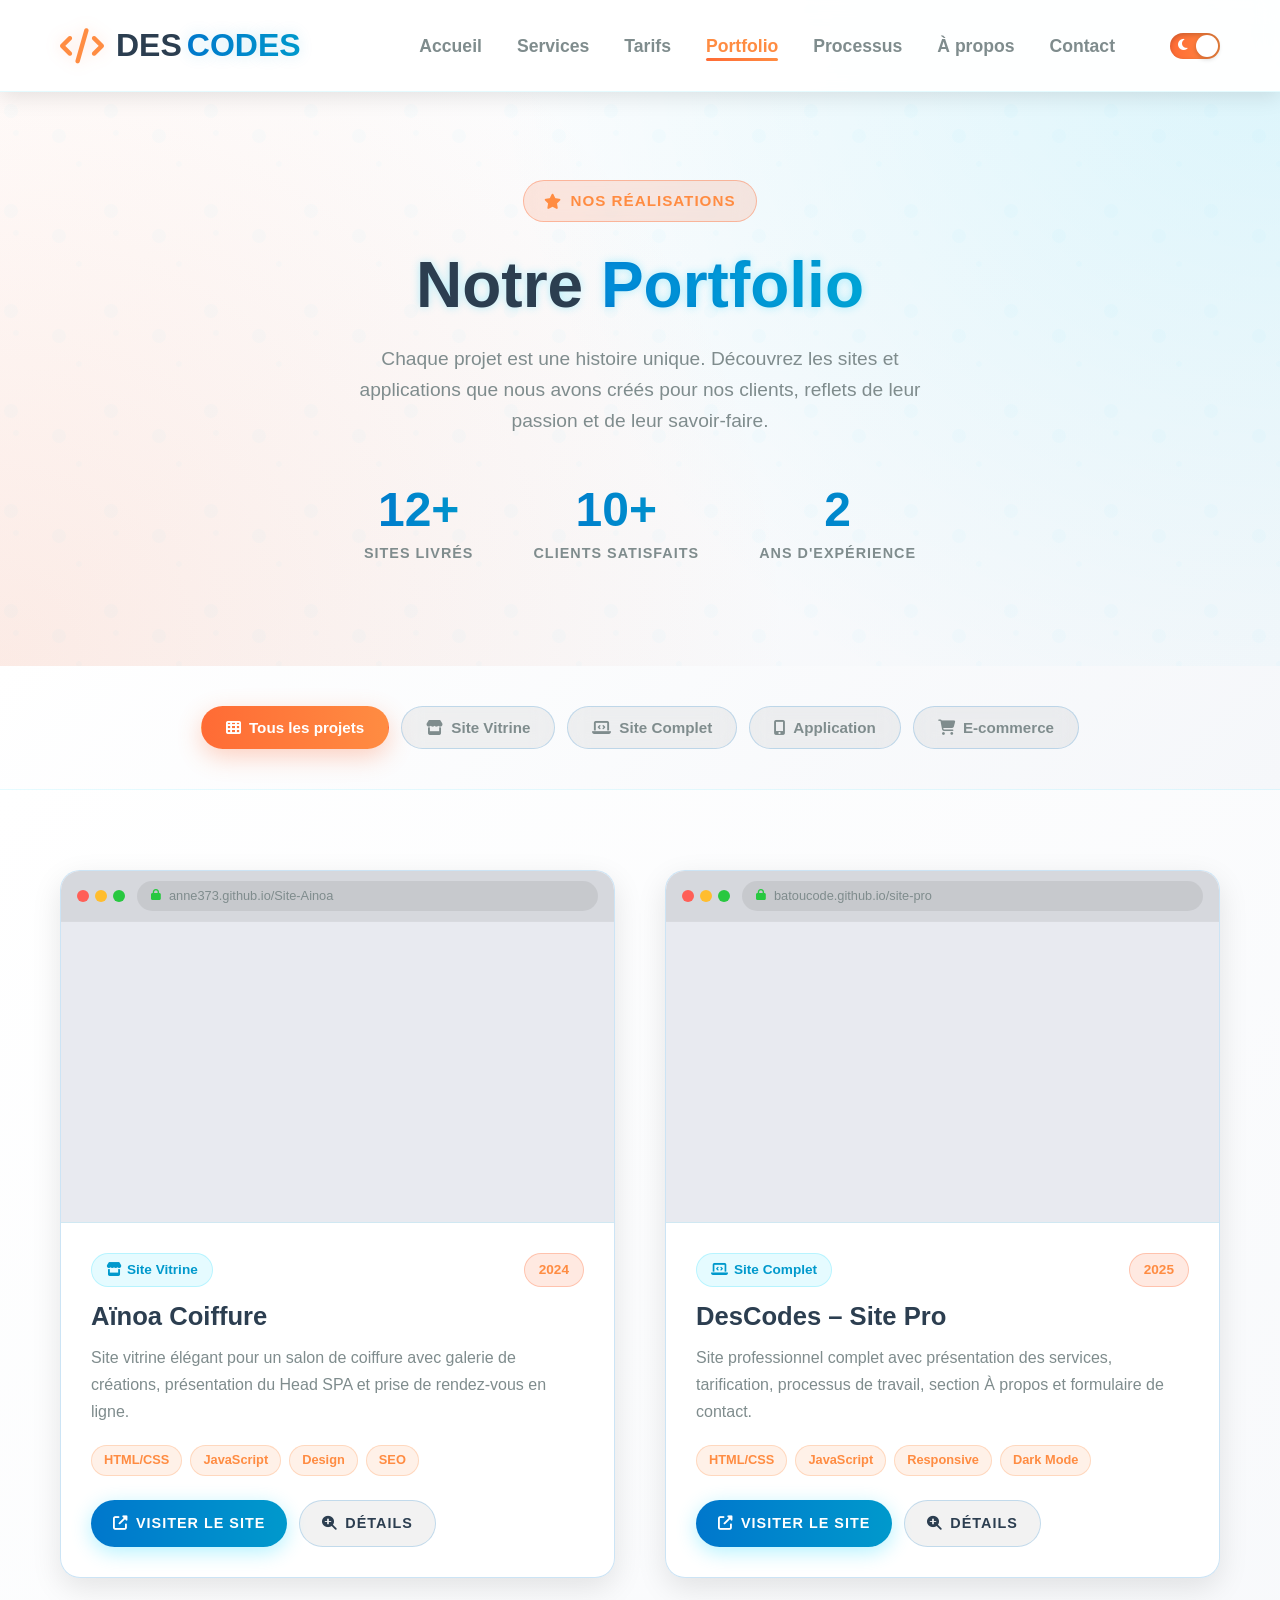
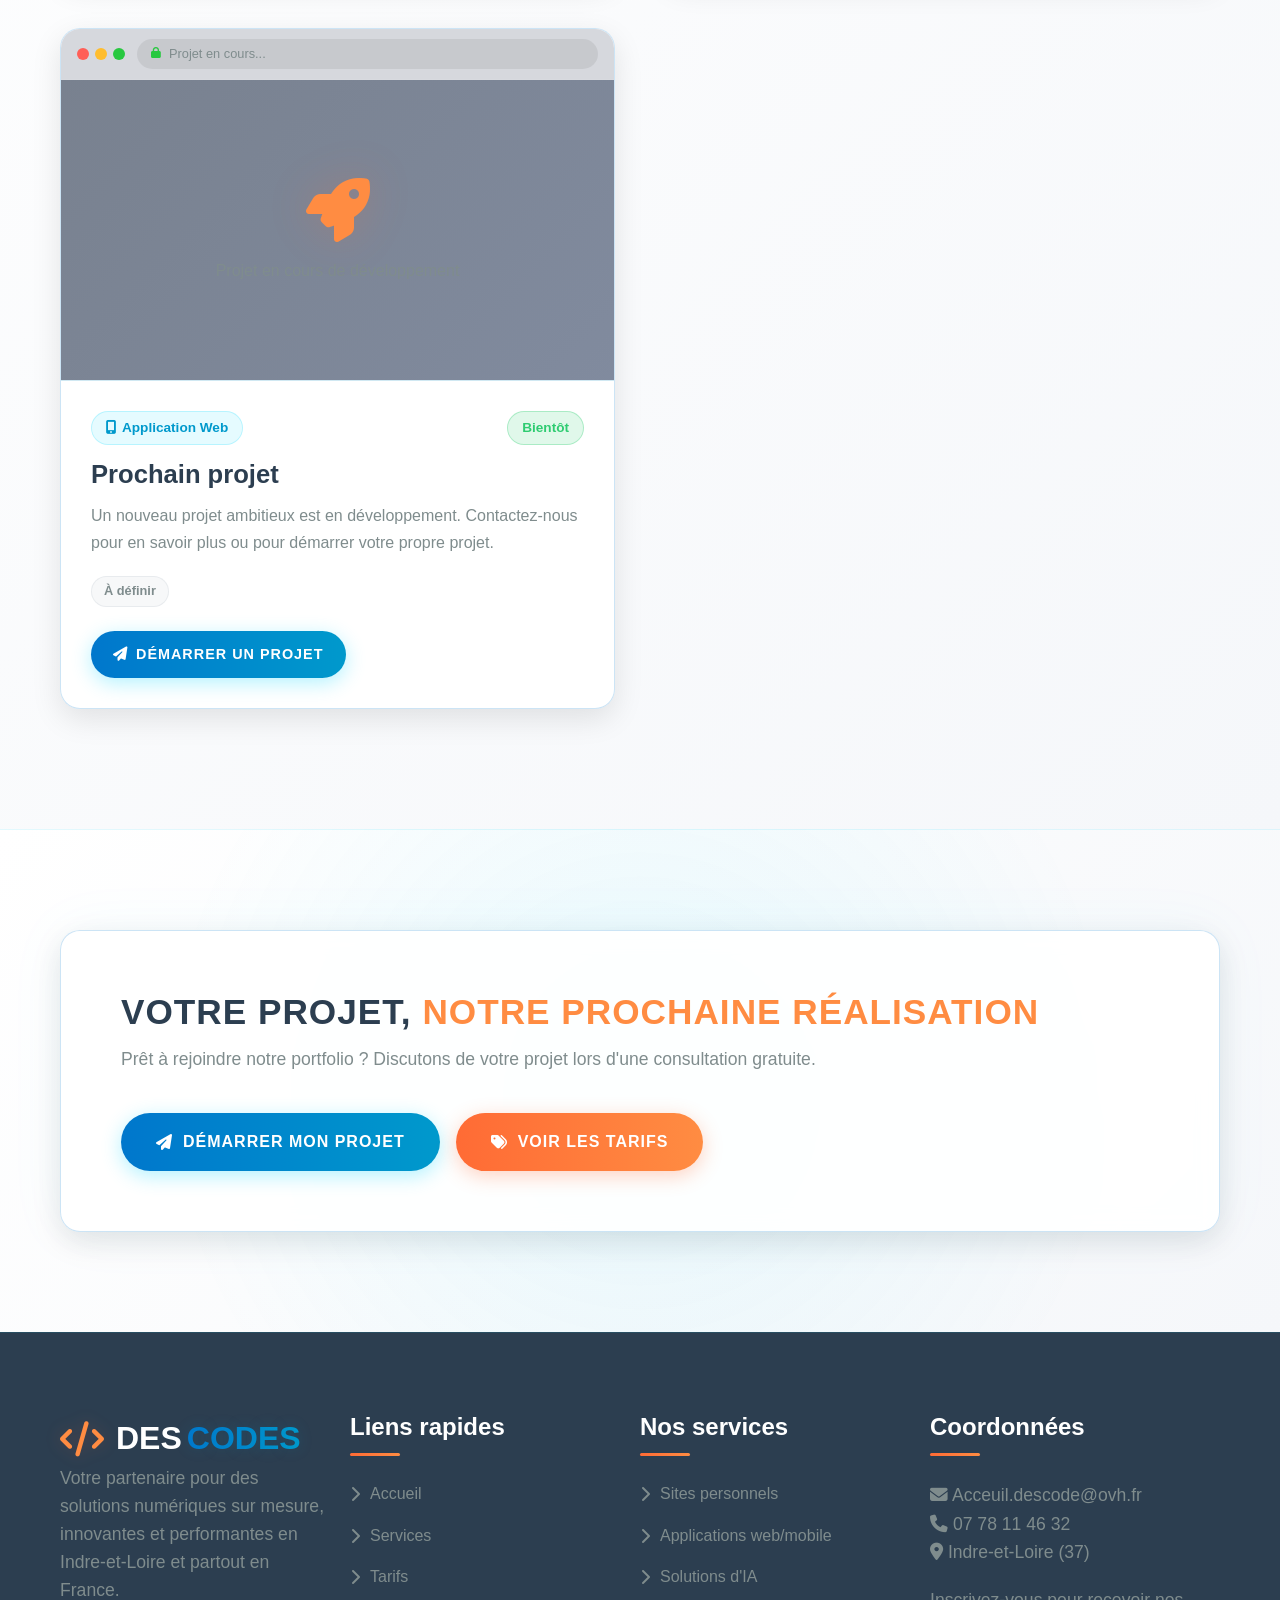
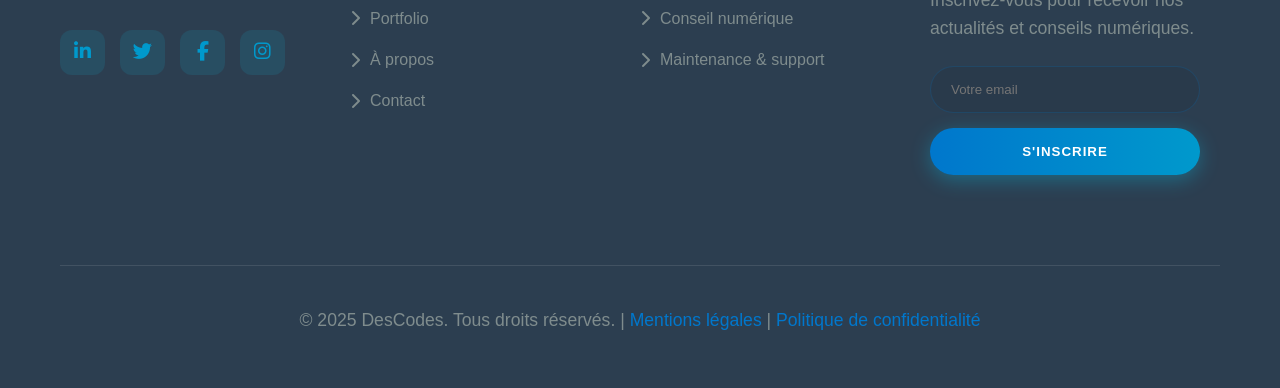
==== commit 93f23237: "Portofolio2" ====
--- a/pages_html/portfolio.html
+++ b/pages_html/portfolio.html
@@ -130,6 +130,9 @@
                 <button class="filter-btn" data-filter="vitrine">
                     <i class="fas fa-store"></i> Site Vitrine
                 </button>
+                <button class="filter-btn" data-filter="complet">
+                    <i class="fas fa-laptop-code"></i> Site Complet
+                </button>
                 <button class="filter-btn" data-filter="app">
                     <i class="fas fa-mobile-alt"></i> Application
                 </button>
@@ -204,7 +207,7 @@
                 </article>
 
                 <!-- Projet 2 : DesCodes Site Pro -->
-                <article class="project-card" data-category="vitrine" id="card-descodes">
+                <article class="project-card" data-category="complet" id="card-descodes">
                     <div class="project-preview">
                         <div class="preview-browser">
                             <div class="browser-bar">
